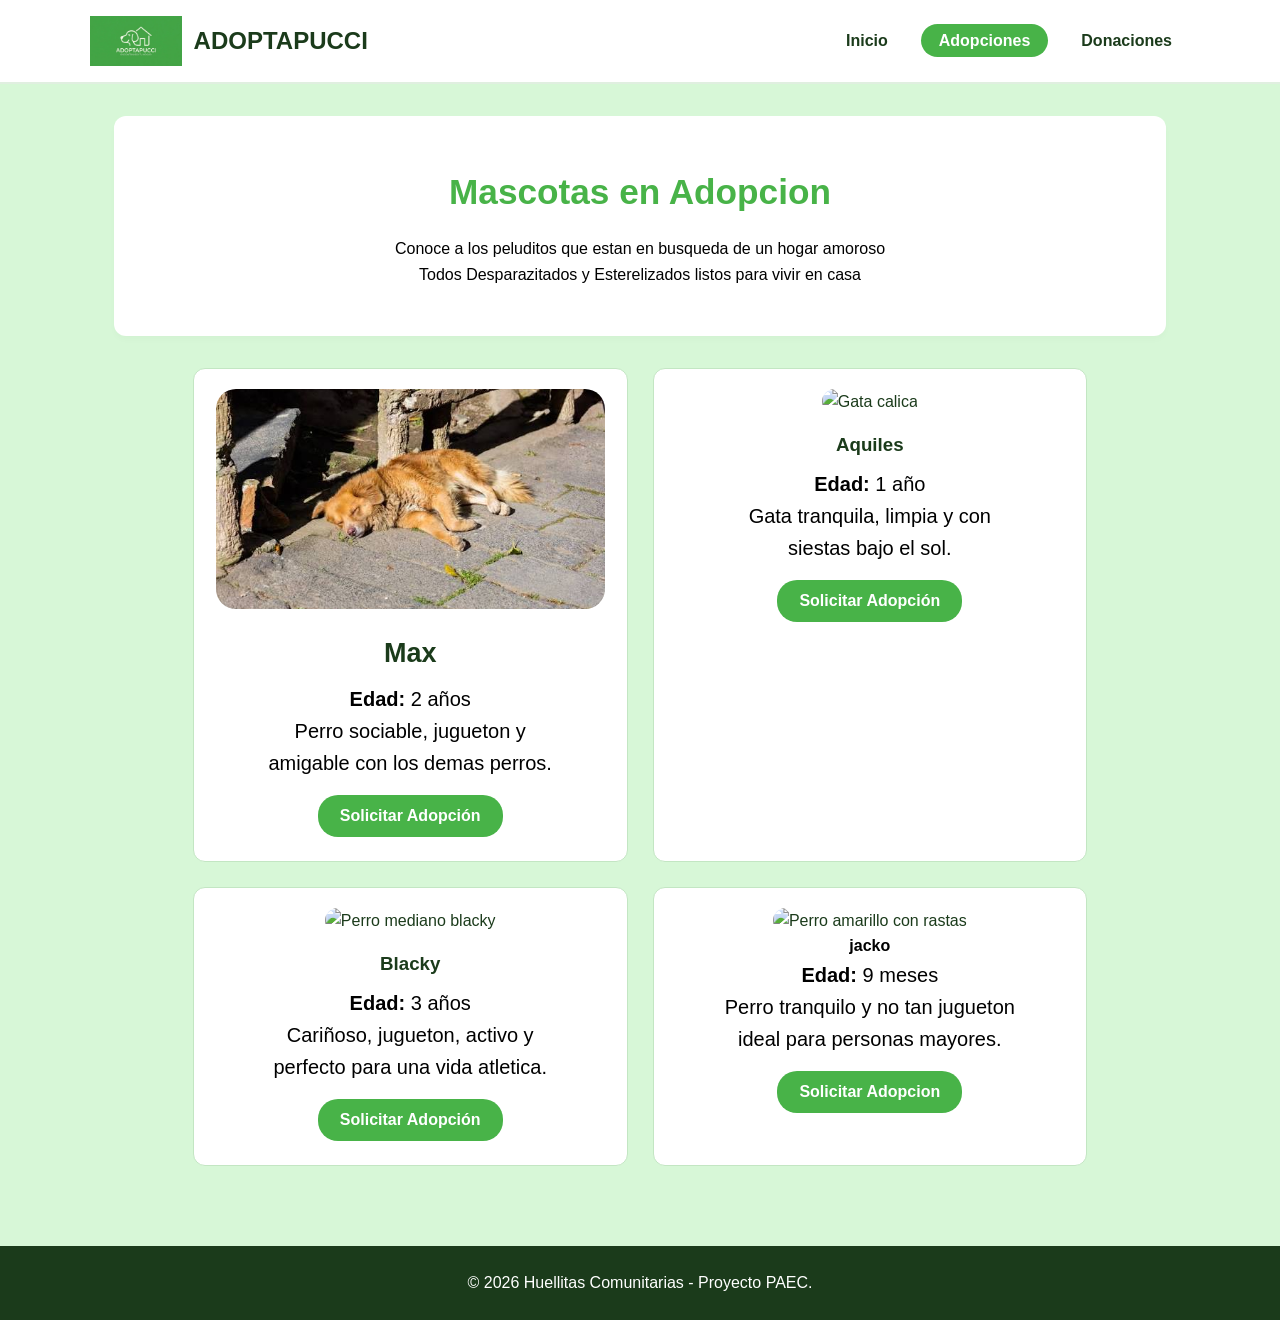
==== adopciones.html @ 968422ed "Commit de pagina completa 1era version" ====
<!DOCTYPE html>
<html lang="es">
<head>
    <meta charset="UTF-8">
    <meta name="viewport" content="width=device-width, initial-scale=1.0">
    <title>Adopciones</title>
    <link rel="stylesheet" href="estilo.css">
</head>
<body>

    <header>
        <div class="nav-container">
            <div class="logo-container">
                <img src="imagenes/logo-adoptapucci.jpg" alt="Logo ADOPTAPUCCI" class="logo-prin">
                <h1>ADOPTAPUCCI</h1>
            </div>
            <nav>
                <ul>
                    <li><a href="index.html">Inicio</a></li>
                    <li><a href="adopciones.html" class="activo">Adopciones</a></li>
                    <li><a href="donaciones.html">Donaciones</a></li>
                </ul>
            </nav>
        </div>
    </header>

    <main>
        <section class="hero-presentacion">
            <h2>Mascotas en Adopcion</h2>
            <p class="subtitulo"> Conoce a los peluditos que estan en busqueda de un hogar amoroso<br>
            Todos Desparazitados y Esterelizados listos para vivir en casa</p>
        </section>

        <section class="galeria-grid">
            <article class="tarjeta-animal">
                <img src="imagenes/perro-prueba.jpg" alt="Perro mestizo café llamado Max">
                <h3 class="text-adopcion">Max</h3>
                <p class="text-pagina"><strong>Edad:</strong> 2 años</p>
                <p class="text-pagina margin-adopcion">Perro sociable, jugueton y amigable con los demas perros.</p>
                <a href="max.html" class="btn-accion">Solicitar Adopción</a>
            </article>

            <article class="tarjeta-animal">
                <img src="img/gato1.jpg" alt="Gata calica">
                <h3 class="subtitulo">Aquiles</h3>
                <p class="text-pagina"><strong>Edad:</strong> 1 año</p>
                <p class="text-pagina margin-adopcion">Gata tranquila, limpia y con siestas bajo el sol.</p>
                <a href="aquiles.html" class="btn-accion">Solicitar Adopción</a>
            </article>

            <article class="tarjeta-animal">
                <img src="img/perro2.jpg" alt="Perro mediano blacky">
                <h3 class="subtitulo">Blacky</h3>
                <p class="text-pagina"><strong>Edad:</strong> 3 años</p>
                <p class="text-pagina margin-adopcion">Cariñoso, jugueton, activo y perfecto para una vida atletica.</p>
                <a href="blacky.html" class="btn-accion">Solicitar Adopción</a>
            </article>

            <article class="tarjeta-animal">
                <img src="imagenes/jacko" alt="Perro amarillo con rastas">
                <h4 class="subtitulo">jacko</h4>
                <p class="text-pagina"><strong>Edad:</strong> 9 meses</p>
                <p class="text-pagina margin-adopcion">Perro tranquilo y no tan jugueton ideal para personas mayores.</p>
                <a  href="jacko.html" class="btn-accion">Solicitar Adopcion</a>
            </article>

        </section>
    </main>

    <footer>
        <p>&copy; 2026 Huellitas Comunitarias - Proyecto PAEC.</p>
    </footer>

</body>
</html>
---- estilo.css ----
* {
    margin: 0;
    padding: 0;
    box-sizing: border-box;
}

body {
    font-family: 'Segoe UI', Tahoma, Geneva, Verdana, sans-serif;
    background-color: #d7f7d7;
    color: #1B3B1B;
    line-height: 1.6;
    display: flex;
    flex-direction: column;
    min-height: 100vh;
}

header {
    background-color: #ffffff;
    border-bottom: 2px solid #e0efe0;
    padding: 1rem 2rem;
}

.nav-container {
    max-width: 1100px;
    margin: 0 auto;
    display: flex;
    justify-content: space-between;
    align-items: center;
}

.logo-container {
    display: flex;
    align-items: center;
    gap: 12px;
}

.logo-container img {
    height: 50px;
    width: auto;
}

.logo-container h1 {
    font-size: 1.5rem;
    color: #1B3B1B;
}

nav ul {
    display: flex;
    list-style: none;
    gap: 15px;
}

nav a {
    text-decoration: none;
    color: #1B3B1B;
    font-weight: 600;
    padding: 8px 18px;
    border-radius: 20px;
    transition: all 0.3s ease;
}

nav a:hover, nav a.activo {
    background-color: #48B348;
    color: #ffffff;
}

main {
    max-width: 1100px;
    margin: 2rem auto;
    padding: 0 1.5rem;
    flex: 1;
    background-color: #d7f7d7;
}

.hero-presentacion {
    background-color: #ffffff;
    padding: 3rem 2rem;
    border-radius: 12px;
    text-align: center;
    margin-bottom: 2rem;
    box-shadow: 0 4px 6px rgba(0,0,0,0.02);
}

.hero-presentacion h2 {
    color: #48B348;
    font-size: 2.2rem;
    margin-bottom: 1rem;
}

.text-pagina {
    color: black;
    font-size: 20px;
}

.subtitulo {
    color: black;
    max-width: 800px;
    margin: 0 auto;
}

.text-adopcion {
    color: black;
    max-width: 800px;
    margin-top: 5px;
    font-size: 27px;
}

.seccion-tarjeta {
    background: #ffffff;
    padding: 2rem;
    border-radius: 12px;
    margin-bottom: 2rem;
    border-left: 5px solid #48B348;
}

.seccion-tarjeta h3 {
    color: #1B3B1B;
    margin-bottom: 1rem;
    font-size: 1.4rem;
}

.grid-dos-columnas {
    display: grid;
    grid-template-columns: repeat(auto-fit, minmax(300px, 1fr));
    gap: 20px;
    margin-bottom: 2rem;
}

.tarjeta-info {
    background-color: #ffffff;
    padding: 1.8rem;
    border-radius: 12px;
    border: 1px solid #e0efe0;
}

.tarjeta-info h3 {
    color: #48B348;
    margin-bottom: 0.8rem;
}

.galeria-grid {
    display: grid;
    grid-template-columns: repeat(auto-fit, minmax(300px, 1fr)); 
    gap: 25px;
    width: 85%;
    max-width: 1200px;
    margin: 25px auto 0 auto; 
    align-items: stretch; 
}

.margin-adopcion {
    margin-left: 70px;
    margin-right: 70px;
}

.logo-prin {
    height: 60px;
    width: auto;
}

.tarjeta-animal {
    background-color: #ffffff;
    border-radius: 12px;
    border: 1px solid #c3e6c3;
    padding-bottom: 1.5rem;
    text-align: center;
    width: 100%;   
    max-width: none;  
}

.tarjeta-animal img {
    width: 90%;
    height: 220px;
    margin-top: 20px;
    object-fit: cover;
    border-radius: 20px;
}

.tarjeta-animal h3 {
    margin: 1rem 0 0.5rem;
    color: #1B3B1B;
}

.btn-accion {
    display: inline-block;
    margin-top: 1rem;
    background-color: #48B348;
    color: white;
    padding: 8px 22px;
    border-radius: 20px;
    text-decoration: none;
    font-weight: bold;
}

.lista-estilizada {
    list-style-type: none;
    margin-top: 1rem;
}

.lista-estilizada li {
    padding: 10px 15px;
    background: #F4F9F4;
    margin-bottom: 8px;
    border-left: 4px solid #48B348;
    border-radius: 4px;
}

footer {
    background-color: #1B3B1B;
    color: #ffffff;
    text-align: center;
    padding: 1.5rem;
    margin-top: 3rem;
}
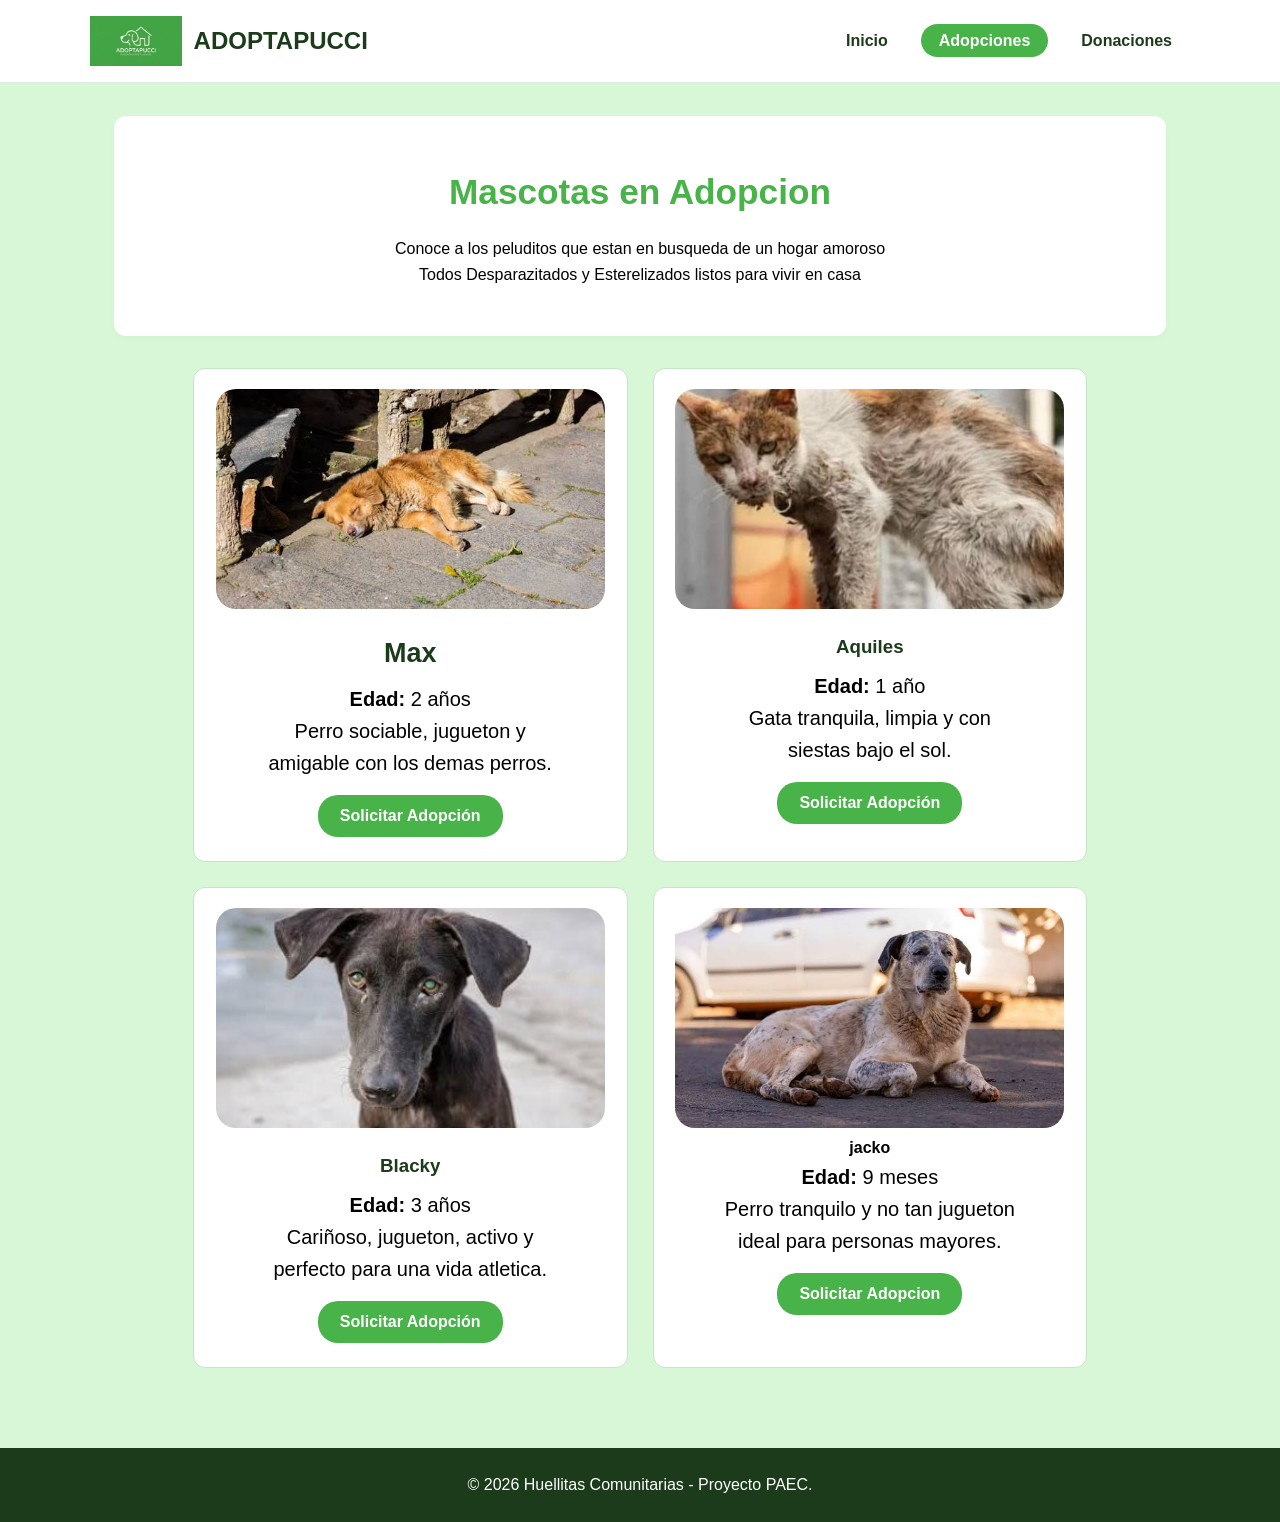
==== commit 2517d82f: "Fotos de los perros" ====
--- a/adopciones.html
+++ b/adopciones.html
@@ -1,6 +1,7 @@
 <!DOCTYPE html>
 <html lang="es">
 <head>
+    <meta name="viewport" content="width=device-width, initial-scale=1.0">
     <meta charset="UTF-8">
     <meta name="viewport" content="width=device-width, initial-scale=1.0">
     <title>Adopciones</title>
@@ -41,7 +42,7 @@
             </article>
 
             <article class="tarjeta-animal">
-                <img src="img/gato1.jpg" alt="Gata calica">
+                <img src="imagenes/gata-calica.jpg" alt="Gata calica">
                 <h3 class="subtitulo">Aquiles</h3>
                 <p class="text-pagina"><strong>Edad:</strong> 1 año</p>
                 <p class="text-pagina margin-adopcion">Gata tranquila, limpia y con siestas bajo el sol.</p>
@@ -49,7 +50,7 @@
             </article>
 
             <article class="tarjeta-animal">
-                <img src="img/perro2.jpg" alt="Perro mediano blacky">
+                <img src="imagenes/balcky.jpg" alt="Perro mediano blacky">
                 <h3 class="subtitulo">Blacky</h3>
                 <p class="text-pagina"><strong>Edad:</strong> 3 años</p>
                 <p class="text-pagina margin-adopcion">Cariñoso, jugueton, activo y perfecto para una vida atletica.</p>
@@ -57,7 +58,7 @@
             </article>
 
             <article class="tarjeta-animal">
-                <img src="imagenes/jacko" alt="Perro amarillo con rastas">
+                <img src="imagenes/jacko.jpg" alt="Perro amarillo con rastas">
                 <h4 class="subtitulo">jacko</h4>
                 <p class="text-pagina"><strong>Edad:</strong> 9 meses</p>
                 <p class="text-pagina margin-adopcion">Perro tranquilo y no tan jugueton ideal para personas mayores.</p>
--- a/estilo.css
+++ b/estilo.css
@@ -211,4 +211,55 @@
     text-align: center;
     padding: 1.5rem;
     margin-top: 3rem;
+}
+
+
+
+
+
+/*Esto es de prueba y solo para que se adapte al telefono, lo hice por fuera y para poder usarlo en este mismo
+/* Media query para pantallas de teléfonos (menores a 768px) */
+@media (max-width: 768px) {
+    /* Ajustar el menú para que no se amontone */
+    .nav-container {
+        flex-direction: column;
+        gap: 15px;
+        text-align: center;
+    }
+
+    nav ul {
+        flex-wrap: wrap;
+        justify-content: center;
+    }
+
+    /* Ajustar los márgenes laterales del contenido */
+    main {
+        padding: 0 0.8rem;
+        margin: 1rem auto;
+    }
+
+    /* Reducir el ancho de la galería para que quepa bien en pantalla */
+    .galeria-grid {
+        width: 100%;
+        margin-left: 0;
+        margin-right: 0;
+        grid-template-columns: 1fr; /* Muestra los animales de 1 en 1 */
+    }
+
+    /* Quitar los márgenes fijos grandes que deforman el texto */
+    .margin-adopcion {
+        margin-left: 10px;
+        margin-right: 10px;
+    }
+
+    /* Ajustar el tamaño de la tarjeta para móviles */
+    .seccion-tarjeta {
+        padding: 1rem;
+    }
+
+    .tarjeta-animal img {
+        width: 100%;
+        height: auto; /* Mantiene la proporción de la foto sin deformarla */
+        max-height: 250px;
+    }
 }
